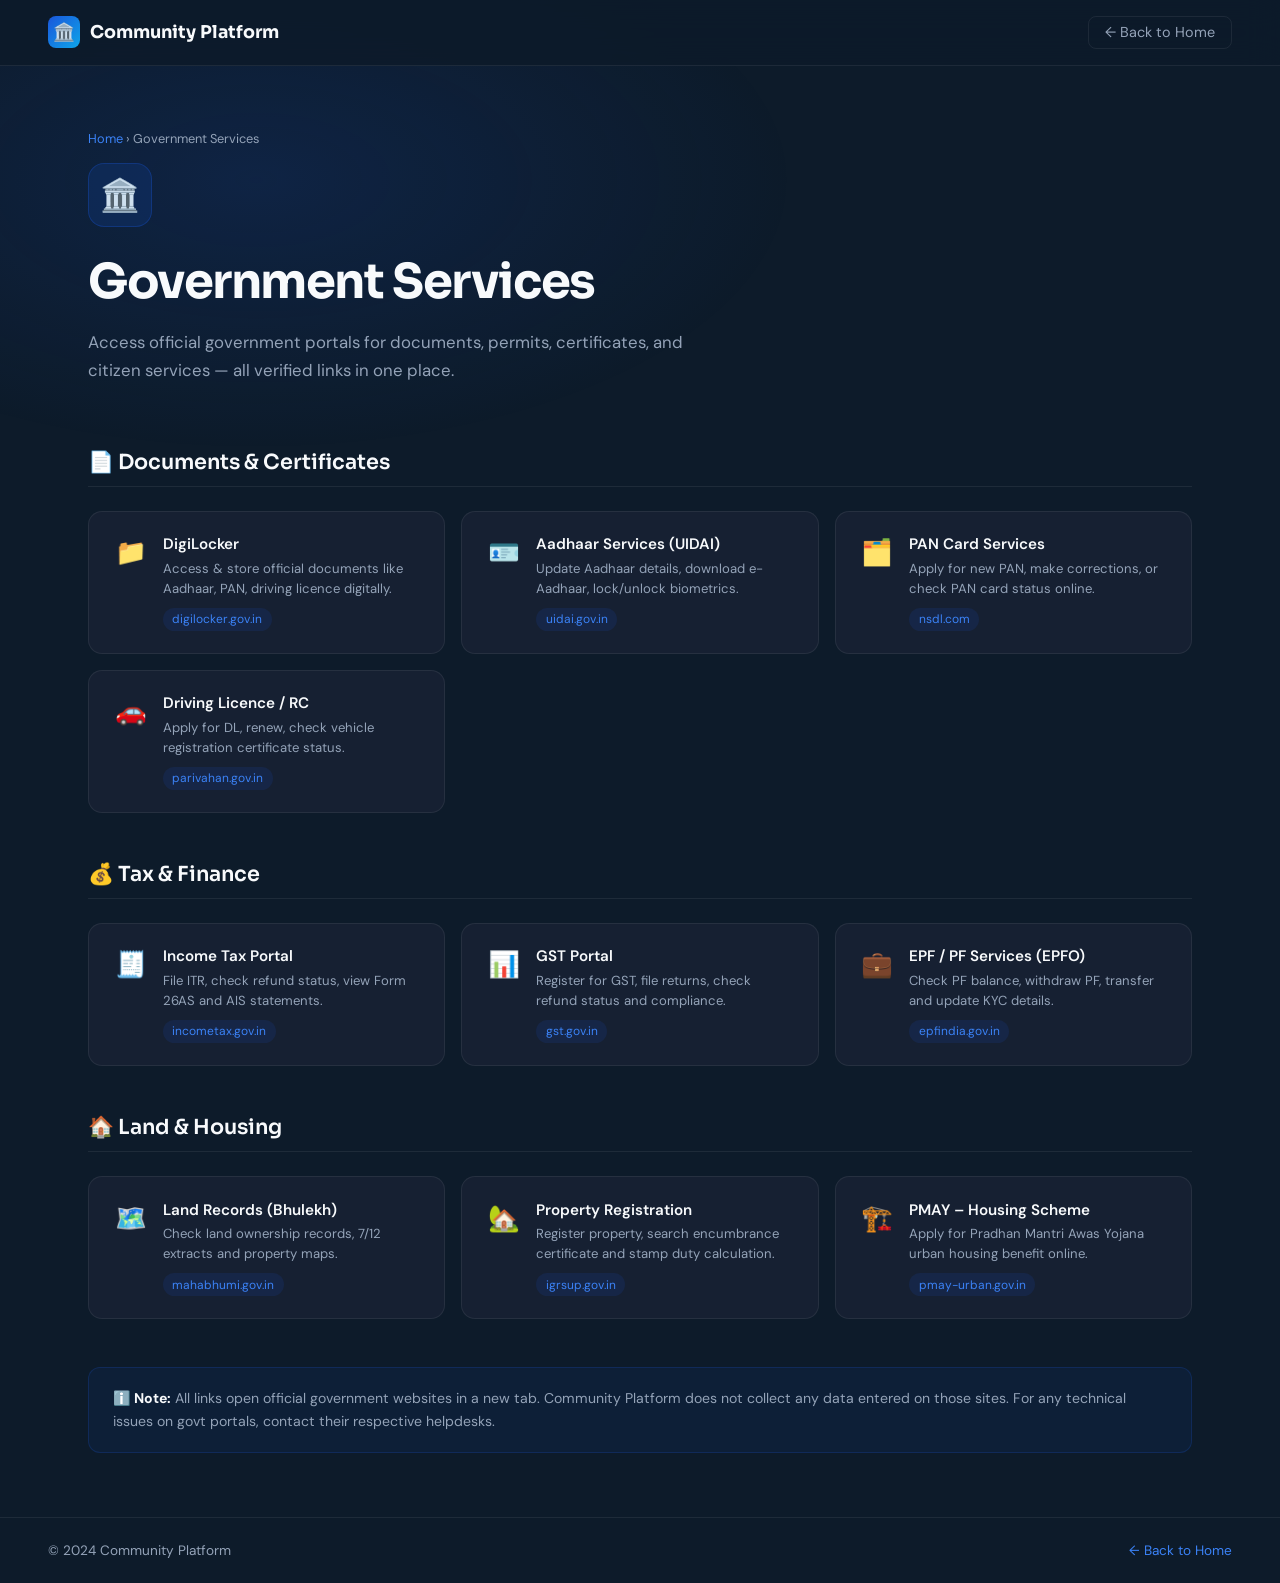
==== templates/government.html @ e6f3161e "Initial commit - Community Platform" ====
<!DOCTYPE html>
<html lang="en">
<head>
  <meta charset="UTF-8"/><meta name="viewport" content="width=device-width, initial-scale=1.0"/>
  <title>Government Services – Community Platform</title>
  <link href="https://fonts.googleapis.com/css2?family=Sora:wght@300;400;600;700&family=DM+Sans:wght@300;400;500&display=swap" rel="stylesheet"/>
  <style>
    :root { --navy:#0d1b2a;--blue:#1a56db;--blue-light:#3b82f6;--teal:#0ea5e9;--white:#f8fafc;--gray:#94a3b8;--card-bg:#162032;--border:rgba(255,255,255,0.07); }
    *,*::before,*::after{box-sizing:border-box;margin:0;padding:0;}
    body{font-family:'DM Sans',sans-serif;background:var(--navy);color:var(--white);min-height:100vh;}
    body::before{content:'';position:fixed;inset:0;background:radial-gradient(ellipse 70% 50% at 20% 20%,rgba(26,86,219,0.15) 0%,transparent 60%);pointer-events:none;z-index:0;}
    nav{position:sticky;top:0;z-index:100;display:flex;align-items:center;justify-content:space-between;padding:1rem 3rem;background:rgba(13,27,42,0.85);backdrop-filter:blur(16px);border-bottom:1px solid var(--border);}
    .nav-logo{display:flex;align-items:center;gap:0.6rem;font-family:'Sora',sans-serif;font-size:1.1rem;font-weight:700;color:var(--white);text-decoration:none;}
    .nav-logo .icon{width:32px;height:32px;background:linear-gradient(135deg,var(--blue),var(--teal));border-radius:8px;display:flex;align-items:center;justify-content:center;}
    .back-btn{display:inline-flex;align-items:center;gap:0.4rem;color:var(--gray);text-decoration:none;font-size:0.9rem;transition:color 0.2s;border:1px solid var(--border);padding:0.4rem 1rem;border-radius:8px;}
    .back-btn:hover{color:var(--white);border-color:rgba(255,255,255,0.2);}

    .page-hero{position:relative;z-index:1;padding:4rem 3rem 3rem;max-width:1200px;margin:0 auto;}
    .breadcrumb{font-size:0.8rem;color:var(--gray);margin-bottom:1rem;}
    .breadcrumb a{color:var(--blue-light);text-decoration:none;}
    .breadcrumb a:hover{text-decoration:underline;}
    .page-icon{width:64px;height:64px;border-radius:16px;background:rgba(26,86,219,0.15);border:1px solid rgba(26,86,219,0.3);display:flex;align-items:center;justify-content:center;font-size:2rem;margin-bottom:1.5rem;animation:fadeUp 0.5s ease both;}
    .page-hero h1{font-family:'Sora',sans-serif;font-size:clamp(2rem,4vw,3rem);font-weight:700;letter-spacing:-0.03em;margin-bottom:1rem;animation:fadeUp 0.5s ease 0.1s both;}
    .page-hero p{color:var(--gray);font-size:1.05rem;max-width:600px;line-height:1.7;animation:fadeUp 0.5s ease 0.2s both;}

    .section{position:relative;z-index:1;padding:1rem 3rem 4rem;max-width:1200px;margin:0 auto;}
    .section-title{font-family:'Sora',sans-serif;font-size:1.3rem;font-weight:600;margin-bottom:1.5rem;padding-bottom:0.7rem;border-bottom:1px solid var(--border);}

    .links-grid{display:grid;grid-template-columns:repeat(auto-fit,minmax(280px,1fr));gap:1rem;margin-bottom:3rem;}
    .link-card{background:var(--card-bg);border:1px solid var(--border);border-radius:14px;padding:1.4rem 1.6rem;display:flex;align-items:flex-start;gap:1rem;text-decoration:none;color:inherit;transition:transform 0.2s,border-color 0.2s,box-shadow 0.2s;}
    .link-card:hover{transform:translateY(-3px);border-color:rgba(26,86,219,0.4);box-shadow:0 8px 30px rgba(0,0,0,0.25);}
    .link-icon{font-size:1.6rem;flex-shrink:0;margin-top:2px;}
    .link-card h3{font-size:0.95rem;font-weight:600;margin-bottom:0.3rem;}
    .link-card p{color:var(--gray);font-size:0.82rem;line-height:1.5;}
    .link-badge{display:inline-block;margin-top:0.6rem;font-size:0.75rem;color:var(--blue-light);background:rgba(26,86,219,0.12);padding:0.2rem 0.6rem;border-radius:100px;}

    .info-box{background:rgba(26,86,219,0.08);border:1px solid rgba(26,86,219,0.2);border-radius:12px;padding:1.2rem 1.5rem;color:var(--gray);font-size:0.88rem;line-height:1.6;margin-top:1rem;}
    .info-box strong{color:var(--white);}

    footer{position:relative;z-index:1;border-top:1px solid var(--border);padding:1.5rem 3rem;display:flex;align-items:center;justify-content:space-between;color:var(--gray);font-size:0.85rem;}
    @keyframes fadeUp{from{opacity:0;transform:translateY(16px);}to{opacity:1;transform:translateY(0);}}
    @media(max-width:640px){nav,footer,.page-hero,.section{padding-left:1.2rem;padding-right:1.2rem;}.nav-links{display:none;}}
  </style>
</head>
<body>
  <nav>
    <a href="/" class="nav-logo"><div class="icon">🏛️</div>Community Platform</a>
    <a href="/" class="back-btn">← Back to Home</a>
  </nav>

  <div class="page-hero">
    <div class="breadcrumb"><a href="/">Home</a> › Government Services</div>
    <div class="page-icon">🏛️</div>
    <h1>Government Services</h1>
    <p>Access official government portals for documents, permits, certificates, and citizen services — all verified links in one place.</p>
  </div>

  <div class="section">
    <div class="section-title">📄 Documents & Certificates</div>
    <div class="links-grid">
      <a href="https://www.digilocker.gov.in" target="_blank" class="link-card">
        <div class="link-icon">📁</div>
        <div>
          <h3>DigiLocker</h3>
          <p>Access & store official documents like Aadhaar, PAN, driving licence digitally.</p>
          <span class="link-badge">digilocker.gov.in</span>
        </div>
      </a>
      <a href="https://uidai.gov.in" target="_blank" class="link-card">
        <div class="link-icon">🪪</div>
        <div>
          <h3>Aadhaar Services (UIDAI)</h3>
          <p>Update Aadhaar details, download e-Aadhaar, lock/unlock biometrics.</p>
          <span class="link-badge">uidai.gov.in</span>
        </div>
      </a>
      <a href="https://www.onlineservices.nsdl.com/paam/endUserRegisterContact.html" target="_blank" class="link-card">
        <div class="link-icon">🗂️</div>
        <div>
          <h3>PAN Card Services</h3>
          <p>Apply for new PAN, make corrections, or check PAN card status online.</p>
          <span class="link-badge">nsdl.com</span>
        </div>
      </a>
      <a href="https://parivahan.gov.in" target="_blank" class="link-card">
        <div class="link-icon">🚗</div>
        <div>
          <h3>Driving Licence / RC</h3>
          <p>Apply for DL, renew, check vehicle registration certificate status.</p>
          <span class="link-badge">parivahan.gov.in</span>
        </div>
      </a>
    </div>

    <div class="section-title">💰 Tax & Finance</div>
    <div class="links-grid">
      <a href="https://www.incometax.gov.in" target="_blank" class="link-card">
        <div class="link-icon">🧾</div>
        <div>
          <h3>Income Tax Portal</h3>
          <p>File ITR, check refund status, view Form 26AS and AIS statements.</p>
          <span class="link-badge">incometax.gov.in</span>
        </div>
      </a>
      <a href="https://www.gst.gov.in" target="_blank" class="link-card">
        <div class="link-icon">📊</div>
        <div>
          <h3>GST Portal</h3>
          <p>Register for GST, file returns, check refund status and compliance.</p>
          <span class="link-badge">gst.gov.in</span>
        </div>
      </a>
      <a href="https://epfindia.gov.in" target="_blank" class="link-card">
        <div class="link-icon">💼</div>
        <div>
          <h3>EPF / PF Services (EPFO)</h3>
          <p>Check PF balance, withdraw PF, transfer and update KYC details.</p>
          <span class="link-badge">epfindia.gov.in</span>
        </div>
      </a>
    </div>

    <div class="section-title">🏠 Land & Housing</div>
    <div class="links-grid">
      <a href="https://bhulekh.mahabhumi.gov.in" target="_blank" class="link-card">
        <div class="link-icon">🗺️</div>
        <div>
          <h3>Land Records (Bhulekh)</h3>
          <p>Check land ownership records, 7/12 extracts and property maps.</p>
          <span class="link-badge">mahabhumi.gov.in</span>
        </div>
      </a>
      <a href="https://www.igrsup.gov.in" target="_blank" class="link-card">
        <div class="link-icon">🏡</div>
        <div>
          <h3>Property Registration</h3>
          <p>Register property, search encumbrance certificate and stamp duty calculation.</p>
          <span class="link-badge">igrsup.gov.in</span>
        </div>
      </a>
      <a href="https://pmay-urban.gov.in" target="_blank" class="link-card">
        <div class="link-icon">🏗️</div>
        <div>
          <h3>PMAY – Housing Scheme</h3>
          <p>Apply for Pradhan Mantri Awas Yojana urban housing benefit online.</p>
          <span class="link-badge">pmay-urban.gov.in</span>
        </div>
      </a>
    </div>

    <div class="info-box">
      <strong>ℹ️ Note:</strong> All links open official government websites in a new tab. Community Platform does not collect any data entered on those sites. For any technical issues on govt portals, contact their respective helpdesks.
    </div>
  </div>

  <footer>
    <span>© 2024 Community Platform</span>
    <span><a href="/" style="color:var(--blue-light);text-decoration:none;">← Back to Home</a></span>
  </footer>
</body>
</html>
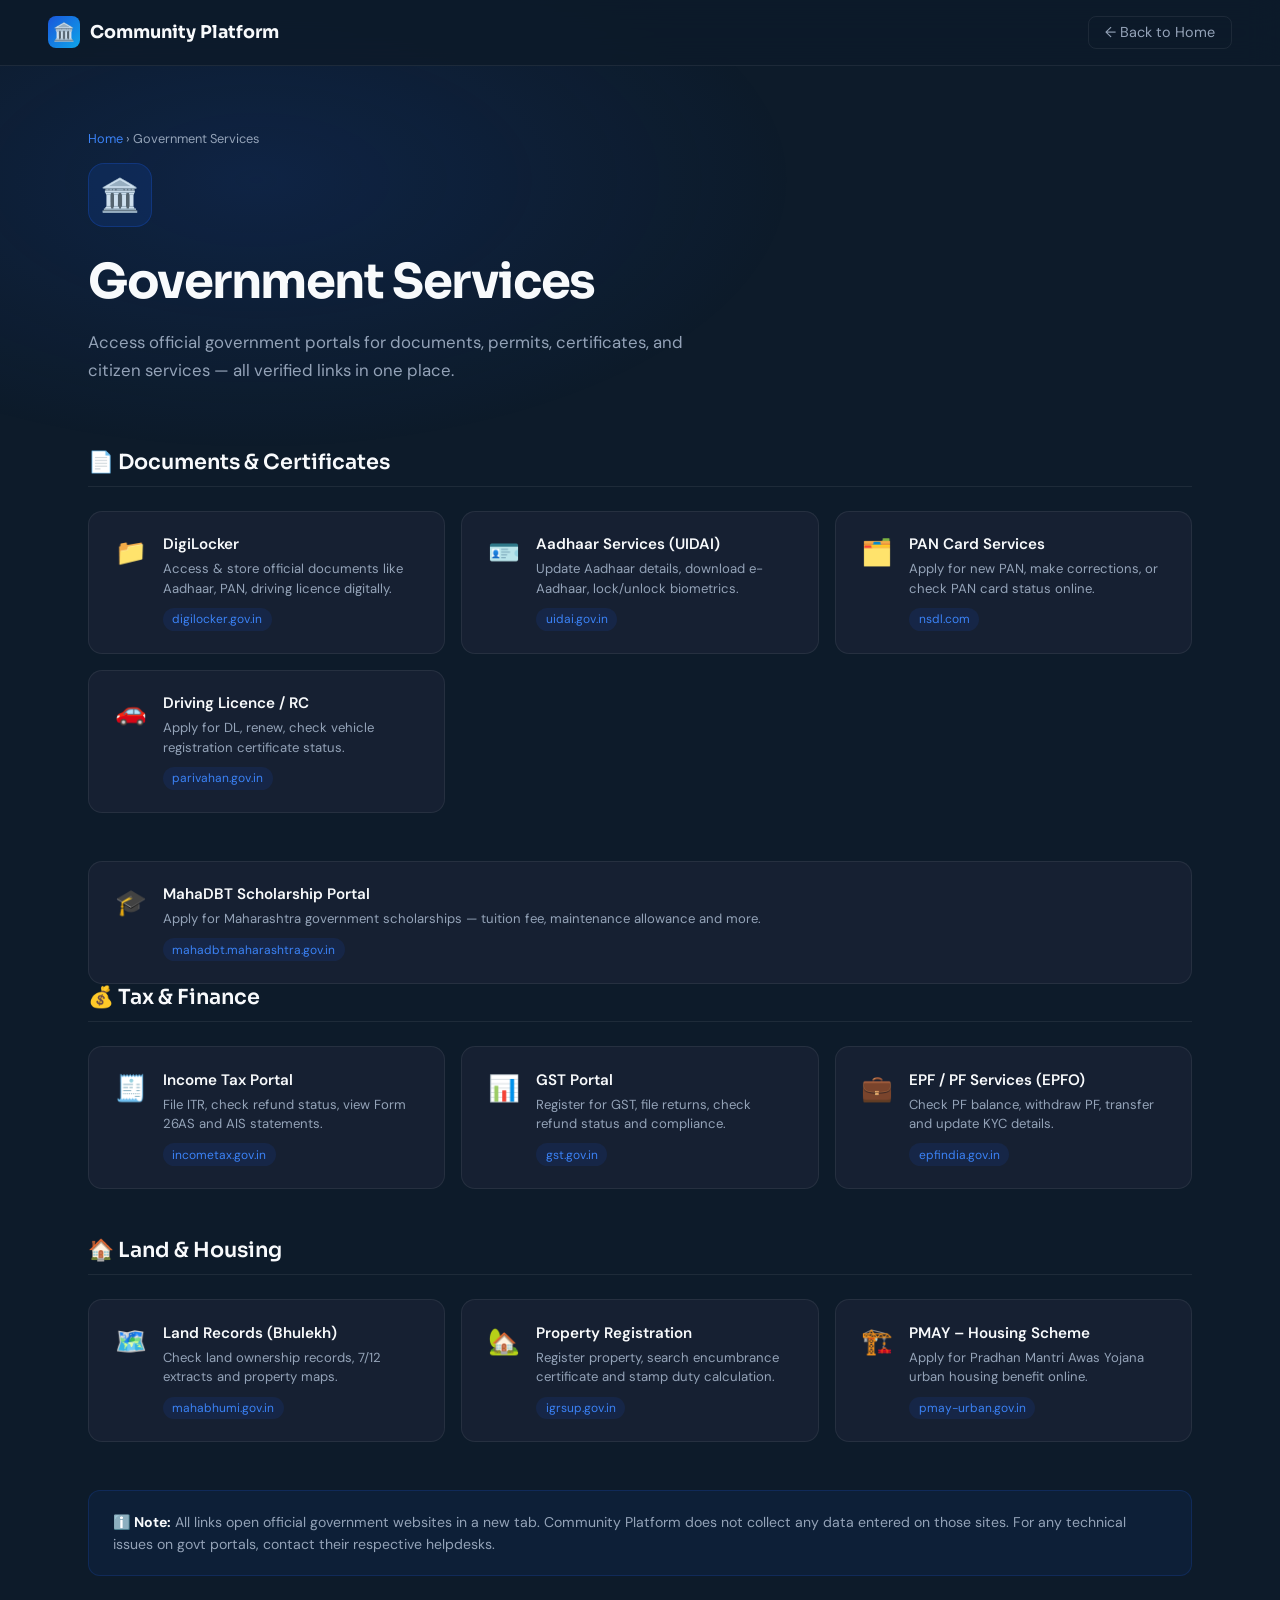
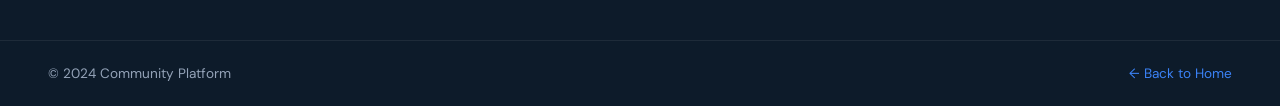
==== commit 9d8482c2: "Add MahaDBT link and Groq AI chatbot" ====
--- a/templates/government.html
+++ b/templates/government.html
@@ -92,6 +92,15 @@
       </a>
     </div>
 
+    <a href="https://mahadbt.maharashtra.gov.in" target="_blank" class="link-card">
+      <div class="link-icon">🎓</div>
+      <div>
+          <h3>MahaDBT Scholarship Portal</h3>
+          <p>Apply for Maharashtra government scholarships — tuition fee, maintenance allowance and more.</p>
+          <span class="link-badge">mahadbt.maharashtra.gov.in</span>
+      </div>
+      </a>
+
     <div class="section-title">💰 Tax & Finance</div>
     <div class="links-grid">
       <a href="https://www.incometax.gov.in" target="_blank" class="link-card">
